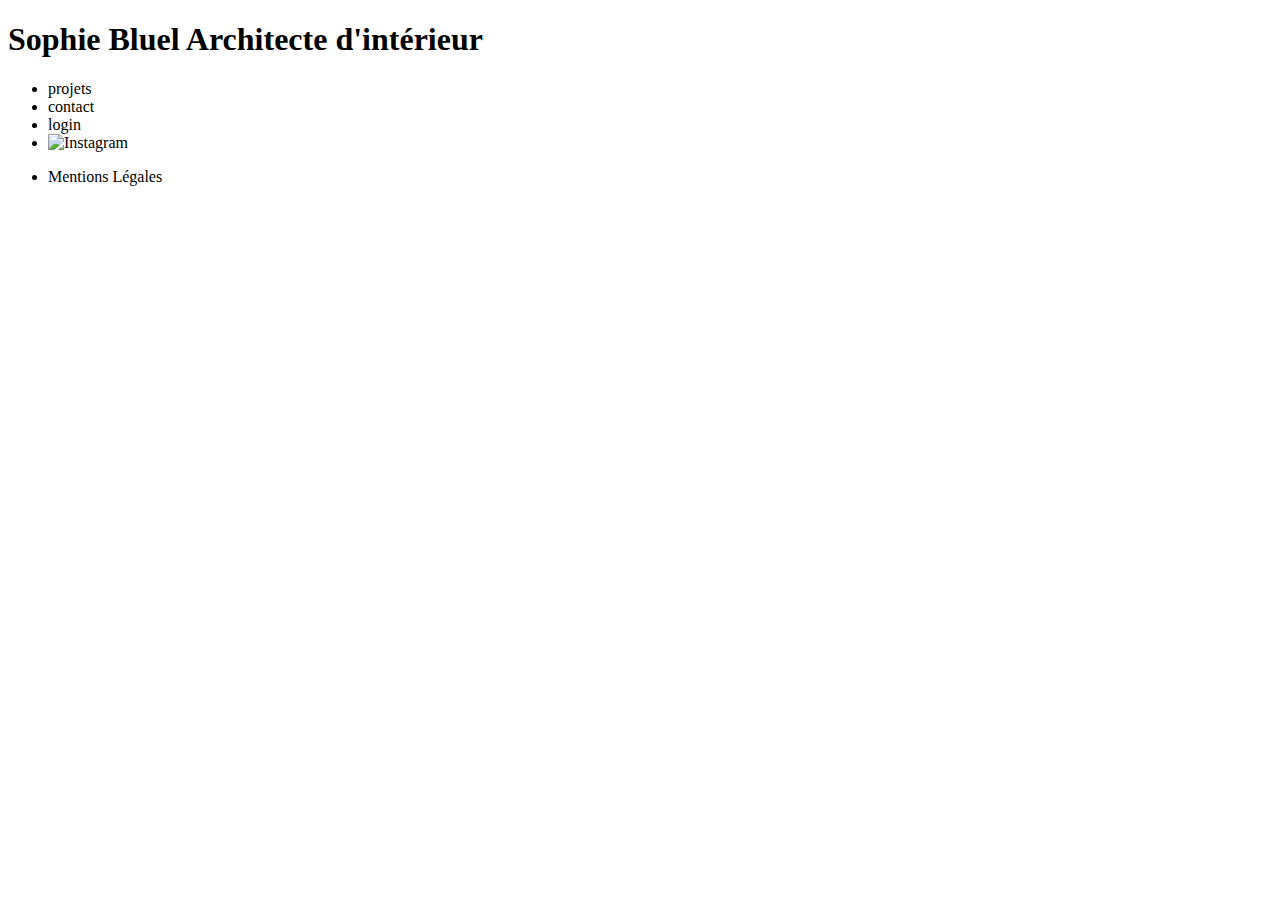
==== FrontEnd/Login.html @ abe5de42 "debut JS" ====
<!DOCTYPE html>
<html lang="fr">
<head>
	<meta charset="UTF-8">
	<title>Sophie Bluel - Architecte d'intérieur</title>
	<meta name="viewport" content="width=device-width, initial-scale=1.0">
	<link rel="preconnect" href="https://fonts.googleapis.com">
	<link rel="preconnect" href="https://fonts.gstatic.com" crossorigin>
	<link href="https://fonts.googleapis.com/css2?family=Syne:wght@700;800&family=Work+Sans&display=swap" rel="stylesheet">
	<meta name="description" content="">
	<link rel="stylesheet" href="./assets/main.scss">
</head>
<body>
    <header>
        <h1>Sophie Bluel <span>Architecte d'intérieur</span></h1>
        <nav>
            <ul>
                <li>projets</li>
                <li>contact</li>
                <li>login</li>
                <li><img src="./assets/icons/instagram.png" alt="Instagram"></li>
            </ul>
        </nav>
    </header>

    <main>
    </main>

    <footer>
        <nav>
            <ul>
                <li>Mentions Légales</li>
            </ul>
        </nav>
    </footer>
    </body>
    </html>
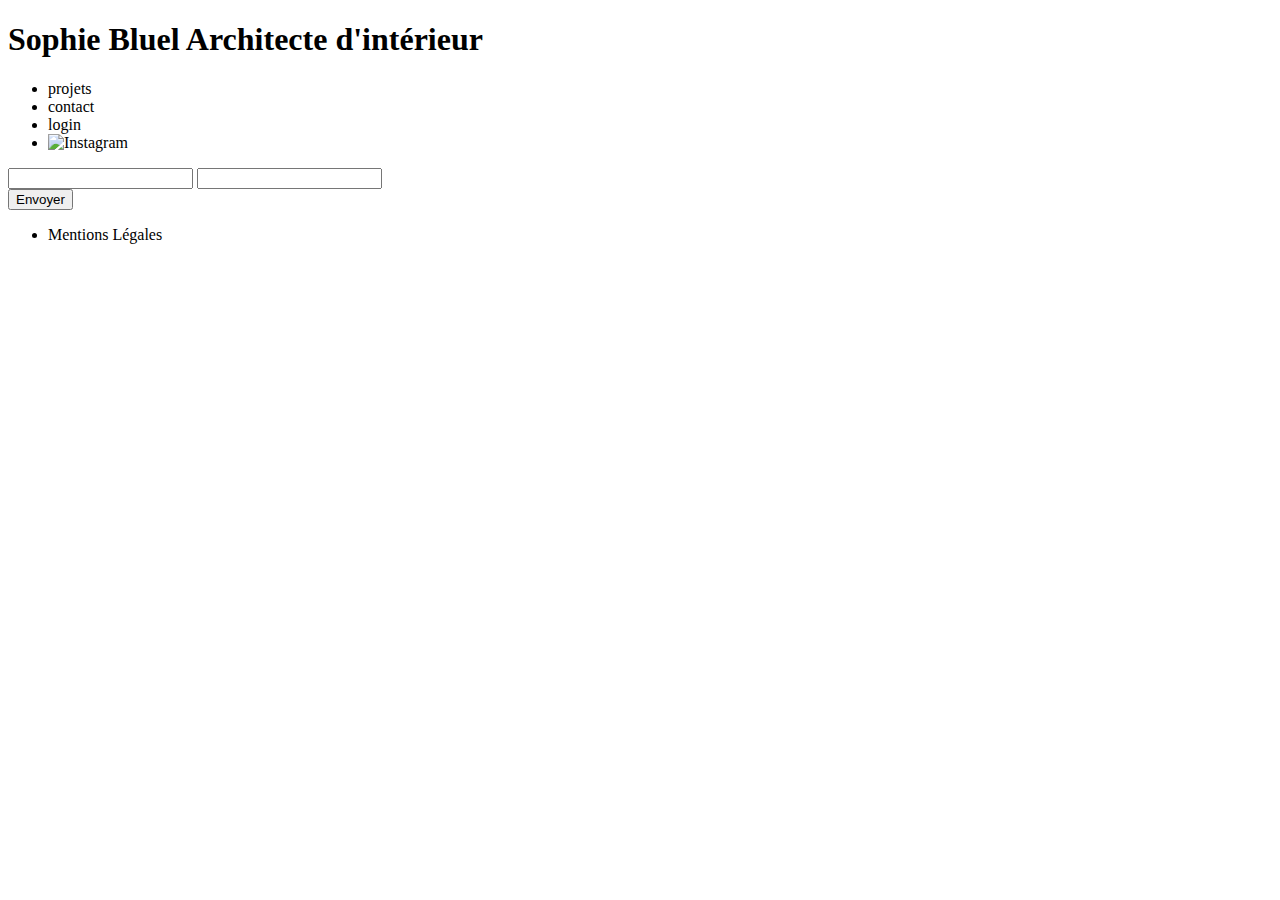
==== commit f657fabf: "travail sur le login" ====
--- a/FrontEnd/Login.html
+++ b/FrontEnd/Login.html
@@ -8,7 +8,7 @@
 	<link rel="preconnect" href="https://fonts.gstatic.com" crossorigin>
 	<link href="https://fonts.googleapis.com/css2?family=Syne:wght@700;800&family=Work+Sans&display=swap" rel="stylesheet">
 	<meta name="description" content="">
-	<link rel="stylesheet" href="./assets/main.scss">
+	<!-- <link rel="stylesheet" href="./assets/main.scss"> -->
 </head>
 <body>
     <header>
@@ -24,6 +24,12 @@
     </header>
 
     <main>
+        <form>
+            <input type="text" name="mail" id="mailLogin">
+            <input type="password" name="password" id="PWD">
+            
+        </form>
+        <button onclick="login()">Envoyer</button>
     </main>
 
     <footer>
@@ -33,6 +39,8 @@
             </ul>
         </nav>
     </footer>
+
+    <script src="login.js"></script>
     </body>
     </html>
     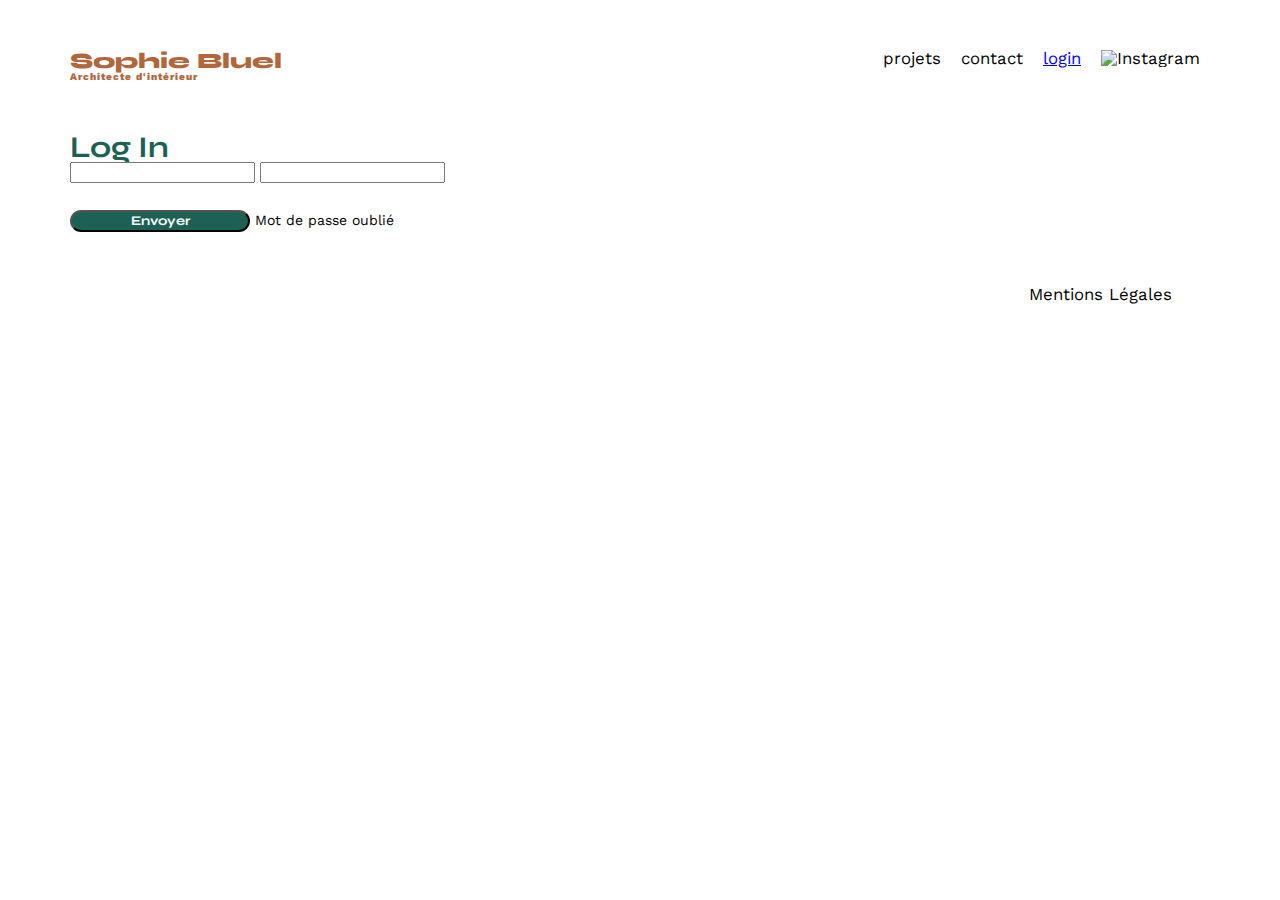
==== commit 4ceaacc2: "CSS + page login en cours" ====
--- a/FrontEnd/Login.html
+++ b/FrontEnd/Login.html
@@ -8,7 +8,7 @@
 	<link rel="preconnect" href="https://fonts.gstatic.com" crossorigin>
 	<link href="https://fonts.googleapis.com/css2?family=Syne:wght@700;800&family=Work+Sans&display=swap" rel="stylesheet">
 	<meta name="description" content="">
-	<!-- <link rel="stylesheet" href="./assets/main.scss"> -->
+	<link rel="stylesheet"  href="./assets/SASS/main.css">
 </head>
 <body>
     <header>
@@ -17,19 +17,21 @@
             <ul>
                 <li>projets</li>
                 <li>contact</li>
-                <li>login</li>
+                <li><a href="./Login.html">login</a></li>
                 <li><img src="./assets/icons/instagram.png" alt="Instagram"></li>
             </ul>
         </nav>
     </header>
 
     <main>
-        <form>
+        <h2>Log In</h2>
+        <form id="LogForm">
             <input type="text" name="mail" id="mailLogin">
             <input type="password" name="password" id="PWD">
-            
         </form>
+        
         <button onclick="login()">Envoyer</button>
+        <span>Mot de passe oublié</span>
     </main>
 
     <footer>
--- a/FrontEnd/assets/SASS/main.css
+++ b/FrontEnd/assets/SASS/main.css
@@ -0,0 +1,216 @@
+/* http://meyerweb.com/eric/tools/css/reset/
+   v2.0 | 20110126
+   License: none (public domain)
+*/
+html, body, div, span, applet, object, iframe,
+h1, h2, h3, h4, h5, h6, p, blockquote, pre,
+a, abbr, acronym, address, big, cite, code,
+del, dfn, em, img, ins, kbd, q, s, samp,
+small, strike, strong, sub, sup, tt, var,
+b, u, i, center,
+dl, dt, dd, ol, ul, li,
+fieldset, form, label, legend,
+table, caption, tbody, tfoot, thead, tr, th, td,
+article, aside, canvas, details, embed,
+figure, figcaption, footer, header, hgroup,
+menu, nav, output, ruby, section, summary,
+time, mark, audio, video {
+  margin: 0;
+  padding: 0;
+  border: 0;
+  font-size: 100%;
+  font: inherit;
+  vertical-align: baseline;
+}
+
+/* HTML5 display-role reset for older browsers */
+article, aside, details, figcaption, figure,
+footer, header, hgroup, menu, nav, section {
+  display: block;
+}
+
+body {
+  line-height: 1;
+}
+
+ol, ul {
+  list-style: none;
+}
+
+blockquote, q {
+  quotes: none;
+}
+
+blockquote:before, blockquote:after,
+q:before, q:after {
+  content: '';
+  content: none;
+}
+
+table {
+  border-collapse: collapse;
+  border-spacing: 0;
+}
+
+/** end reset css**/
+h1 {
+  display: flex;
+  flex-direction: column;
+  font-family: 'Syne';
+  font-size: 22px;
+  font-weight: 800;
+  color: #B1663C;
+}
+
+h1 > span {
+  font-family: 'Work Sans';
+  font-size: 10px;
+  letter-spacing: 0.1em;
+}
+
+h2 {
+  font-family: 'Syne';
+  font-weight: 700;
+  font-size: 30px;
+  color: #1D6154;
+}
+
+header {
+  display: flex;
+  justify-content: space-between;
+  margin: 50px 0;
+}
+
+nav ul {
+  display: flex;
+  align-items: center;
+  list-style-type: none;
+}
+
+nav li {
+  padding: 0 10px;
+  font-size: 1.2em;
+}
+
+li:hover {
+  color: #B1663C;
+}
+
+#contact {
+  width: 50%;
+  margin: auto;
+}
+
+#contact > * {
+  text-align: center;
+}
+
+#contact h2 {
+  margin-bottom: 20px;
+}
+
+#contact form {
+  text-align: left;
+  margin-top: 30px;
+  display: flex;
+  flex-direction: column;
+}
+
+#contact input {
+  height: 50px;
+  font-size: 1.2em;
+  border: none;
+  box-shadow: 0px 4px 14px rgba(0, 0, 0, 0.09);
+}
+
+#contact label {
+  margin: 2em 0 1em 0;
+}
+
+#contact textarea {
+  border: none;
+  box-shadow: 0px 4px 14px rgba(0, 0, 0, 0.09);
+}
+
+input[type="submit"] {
+  font-family: 'Syne';
+  font-weight: 700;
+  color: white;
+  background-color: #1D6154;
+  margin: 2em auto;
+  width: 180px;
+  text-align: center;
+  border-radius: 60px;
+}
+
+footer nav ul {
+  display: flex;
+  justify-content: flex-end;
+  margin: 2em;
+}
+
+#introduction {
+  display: flex;
+  align-items: center;
+}
+
+#introduction figure {
+  flex: 1;
+}
+
+#introduction img {
+  display: block;
+  margin: auto;
+  width: 80%;
+}
+
+#introduction article {
+  flex: 1;
+}
+
+#introduction h2 {
+  margin-bottom: 1em;
+}
+
+#introduction p {
+  margin-bottom: 0.5em;
+}
+
+#portfolio h2 {
+  text-align: center;
+  margin-bottom: 1em;
+}
+
+.gallery {
+  width: 100%;
+  display: grid;
+  grid-template-columns: 1fr 1fr 1fr;
+  grid-column-gap: 20px;
+  grid-row-gap: 20px;
+}
+
+.gallery img {
+  width: 100%;
+}
+
+button {
+  font-family: 'Syne';
+  font-weight: 700;
+  color: white;
+  background-color: #1D6154;
+  margin: 2em auto;
+  width: 180px;
+  text-align: center;
+  border-radius: 60px;
+}
+
+body {
+  max-width: 1140px;
+  margin: auto;
+  font-family: 'Work Sans';
+  font-size: 14px;
+}
+
+section {
+  margin: 50px 0;
+}
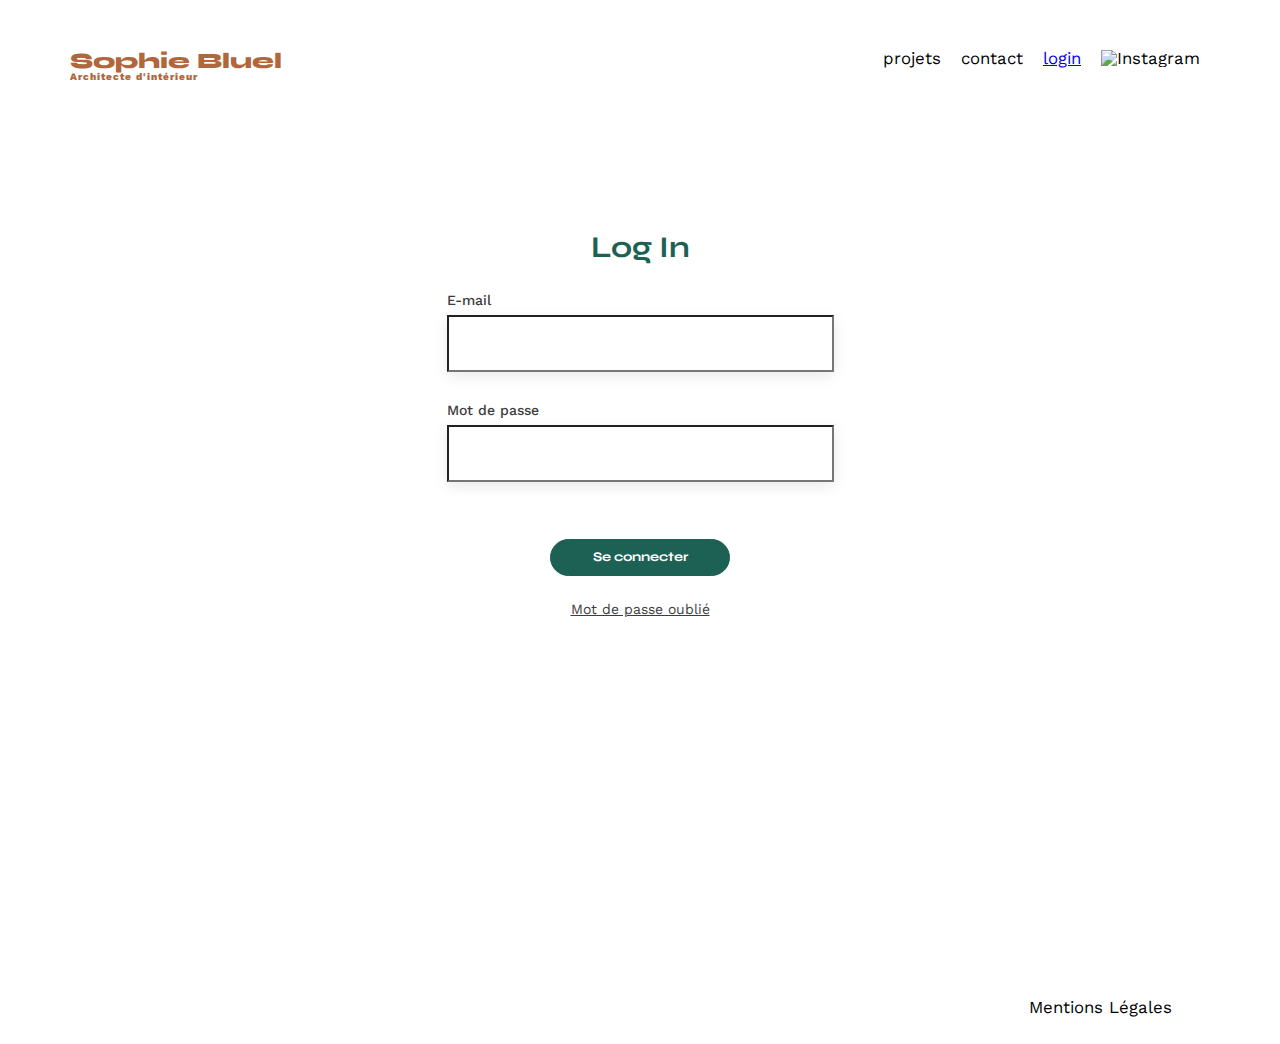
==== commit f2b20334: "login fonctionne" ====
--- a/FrontEnd/Login.html
+++ b/FrontEnd/Login.html
@@ -26,12 +26,20 @@
     <main>
         <h2>Log In</h2>
         <form id="LogForm">
-            <input type="text" name="mail" id="mailLogin">
-            <input type="password" name="password" id="PWD">
+            <div>
+                <Label>E-mail</Label>
+                <input type="text" name="mail" id="mailLogin">
+            </div>
+            <div>
+                <Label>Mot de passe</Label>
+                <input type="password" name="password" id="PWD">
+            </div>  
         </form>
         
-        <button onclick="login()">Envoyer</button>
-        <span>Mot de passe oublié</span>
+        <!-- <button onclick="login()">Envoyer</button> -->
+        <input class="bouton" type="submit" value="Se connecter" onclick="login()">
+        <!-- <span >Mot de passe oublié</span> -->
+        <a href="#">Mot de passe oublié</a>
     </main>
 
     <footer>
--- a/FrontEnd/assets/SASS/main.css
+++ b/FrontEnd/assets/SASS/main.css
@@ -75,6 +75,11 @@
   color: #1D6154;
 }
 
+body {
+  font-family: 'Work Sans';
+  font-size: 14px;
+}
+
 header {
   display: flex;
   justify-content: space-between;
@@ -130,6 +135,34 @@
 #contact textarea {
   border: none;
   box-shadow: 0px 4px 14px rgba(0, 0, 0, 0.09);
+}
+
+#LogForm {
+  display: flex;
+  flex-direction: column;
+  gap: 30px;
+  margin: 30px 0px;
+}
+
+#LogForm div {
+  display: flex;
+  flex-direction: column;
+  gap: 7px;
+}
+
+#LogForm label {
+  color: #3D3D3D;
+  font-family: "Work Sans";
+  font-size: 14px;
+  font-style: normal;
+  font-weight: 500;
+  line-height: normal;
+}
+
+footer nav ul {
+  display: flex;
+  justify-content: flex-end;
+  margin: 2em;
 }
 
 input[type="submit"] {
@@ -143,10 +176,20 @@
   border-radius: 60px;
 }
 
-footer nav ul {
-  display: flex;
-  justify-content: flex-end;
-  margin: 2em;
+#LogForm input {
+  width: 379px;
+  height: 51px;
+  flex-shrink: 0;
+  background: #FFF;
+  box-shadow: 0px 4px 14px 0px rgba(0, 0, 0, 0.09);
+}
+
+.bouton {
+  height: 37px;
+  width: 198px;
+  flex-shrink: 0;
+  border-radius: 60px;
+  border: 1px solid #1D6154;
 }
 
 #introduction {
@@ -193,22 +236,59 @@
   width: 100%;
 }
 
-button {
-  font-family: 'Syne';
-  font-weight: 700;
-  color: white;
-  background-color: #1D6154;
-  margin: 2em auto;
-  width: 180px;
-  text-align: center;
-  border-radius: 60px;
+.Filtres {
+  display: flex;
+  justify-content: center;
+  align-items: center;
+  align-content: center;
+}
+
+.Filtres ul {
+  display: flex;
+  flex-direction: row;
+  gap: 10px;
+  margin-bottom: 30px;
+}
+
+.Filtres ul li {
+  display: flex;
+  justify-content: center;
+  align-items: center;
+  align-content: center;
+  font-size: 16px;
+  color: #1D6154;
+  text-align: center;
+  font-family: Syne;
+}
+
+.Filtres ul li:active {
+  color: #FFFEF8;
+  background: #1D6154;
+}
+
+main {
+  display: flex;
+  flex-direction: column;
+  justify-content: center;
+  align-items: center;
+  align-content: center;
+}
+
+main h2 {
+  margin-top: 100px;
+}
+
+main a {
+  margin-bottom: 355px;
+  color: #3D3D3D;
+  font-family: "Work Sans";
+  font-size: 14px;
+  text-decoration-line: underline;
 }
 
 body {
   max-width: 1140px;
   margin: auto;
-  font-family: 'Work Sans';
-  font-size: 14px;
 }
 
 section {
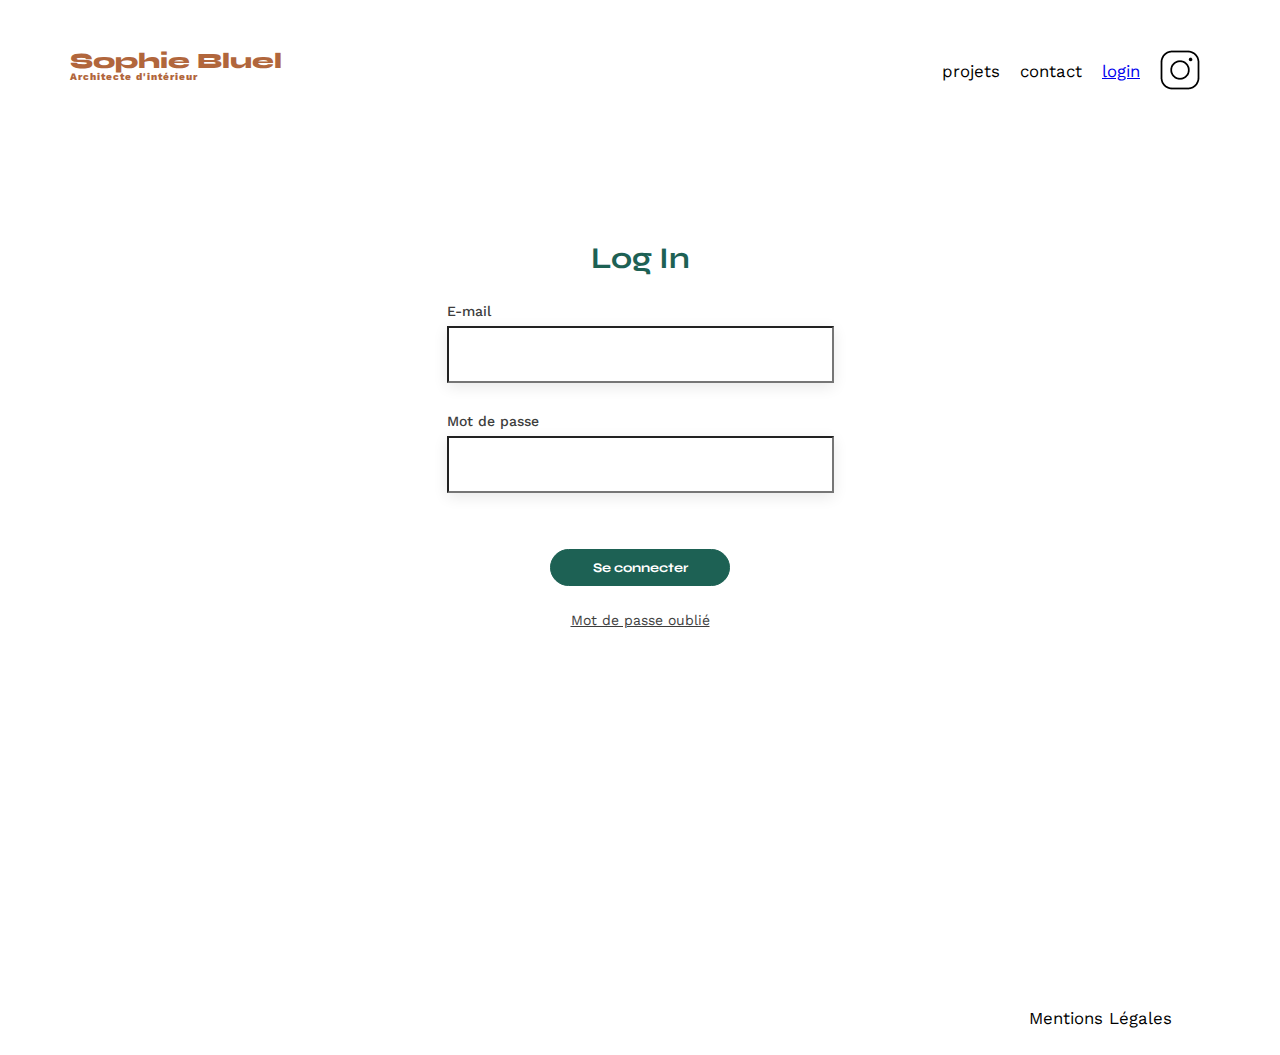
==== commit e1df1ba3: "Add files via upload" ====
--- a/FrontEnd/Login.html
+++ b/FrontEnd/Login.html
@@ -1,56 +1,56 @@
-<!DOCTYPE html>
-<html lang="fr">
-<head>
-	<meta charset="UTF-8">
-	<title>Sophie Bluel - Architecte d'intérieur</title>
-	<meta name="viewport" content="width=device-width, initial-scale=1.0">
-	<link rel="preconnect" href="https://fonts.googleapis.com">
-	<link rel="preconnect" href="https://fonts.gstatic.com" crossorigin>
-	<link href="https://fonts.googleapis.com/css2?family=Syne:wght@700;800&family=Work+Sans&display=swap" rel="stylesheet">
-	<meta name="description" content="">
-	<link rel="stylesheet"  href="./assets/SASS/main.css">
-</head>
-<body>
-    <header>
-        <h1>Sophie Bluel <span>Architecte d'intérieur</span></h1>
-        <nav>
-            <ul>
-                <li>projets</li>
-                <li>contact</li>
-                <li><a href="./Login.html">login</a></li>
-                <li><img src="./assets/icons/instagram.png" alt="Instagram"></li>
-            </ul>
-        </nav>
-    </header>
-
-    <main>
-        <h2>Log In</h2>
-        <form id="LogForm">
-            <div>
-                <Label>E-mail</Label>
-                <input type="text" name="mail" id="mailLogin">
-            </div>
-            <div>
-                <Label>Mot de passe</Label>
-                <input type="password" name="password" id="PWD">
-            </div>  
-        </form>
-        
-        <!-- <button onclick="login()">Envoyer</button> -->
-        <input class="bouton" type="submit" value="Se connecter" onclick="login()">
-        <!-- <span >Mot de passe oublié</span> -->
-        <a href="#">Mot de passe oublié</a>
-    </main>
-
-    <footer>
-        <nav>
-            <ul>
-                <li>Mentions Légales</li>
-            </ul>
-        </nav>
-    </footer>
-
-    <script src="login.js"></script>
-    </body>
-    </html>
+<!DOCTYPE html>
+<html lang="fr">
+<head>
+	<meta charset="UTF-8">
+	<title>Sophie Bluel - Architecte d'intérieur</title>
+	<meta name="viewport" content="width=device-width, initial-scale=1.0">
+	<link rel="preconnect" href="https://fonts.googleapis.com">
+	<link rel="preconnect" href="https://fonts.gstatic.com" crossorigin>
+	<link href="https://fonts.googleapis.com/css2?family=Syne:wght@700;800&family=Work+Sans&display=swap" rel="stylesheet">
+	<meta name="description" content="">
+	<link rel="stylesheet"  href="./assets/SASS/main.css">
+</head>
+
+<body>
+    <header>
+        <h1>Sophie Bluel <span>Architecte d'intérieur</span></h1>
+        <nav>
+            <ul>
+                <li>projets</li>
+                <li>contact</li>
+                <li><a href="./Login.html">login</a></li>
+                <li><img src="./assets/icons/instagram.png" alt="Instagram"></li>
+            </ul>
+        </nav>
+    </header>
+
+    <main>
+        <h2>Log In</h2>
+        <form id="LogForm">
+            <div id="Identifiant">
+                <Label>E-mail</Label>
+                <input type="text" name="mail" id="mailLogin">
+            </div>
+            <div id="Motdepasse">
+                <Label>Mot de passe</Label>
+                <input type="password" name="password" id="PWD">
+            </div>  
+        </form>
+        
+
+        <input class="bouton" type="submit" value="Se connecter" onclick="login()">
+        <a href="#">Mot de passe oublié</a>
+    </main>
+
+    <footer>
+        <nav>
+            <ul>
+                <li>Mentions Légales</li>
+            </ul>
+        </nav>
+    </footer>
+
+    <script src="login.js"></script>
+</body>
+</html>
     --- a/FrontEnd/assets/SASS/main.css
+++ b/FrontEnd/assets/SASS/main.css
@@ -1,6 +1,6 @@
-/* http://meyerweb.com/eric/tools/css/reset/
-   v2.0 | 20110126
-   License: none (public domain)
+/* http://meyerweb.com/eric/tools/css/reset/
+   v2.0 | 20110126
+   License: none (public domain)
 */
 html, body, div, span, applet, object, iframe,
 h1, h2, h3, h4, h5, h6, p, blockquote, pre,
@@ -80,6 +80,11 @@
   font-size: 14px;
 }
 
+.MessageErreur {
+  color: red;
+  text-align: center;
+}
+
 header {
   display: flex;
   justify-content: space-between;
@@ -159,6 +164,60 @@
   line-height: normal;
 }
 
+#AjoutForm {
+  display: flex;
+  flex-direction: column;
+  gap: 30px;
+  margin-top: 30px;
+}
+
+#AjoutForm div {
+  display: flex;
+  flex-direction: column;
+  gap: 7px;
+}
+
+#AjoutForm label {
+  color: #3d3d3d;
+  font-family: "Work Sans";
+  font-size: 14px;
+  font-style: normal;
+  font-weight: 500;
+  line-height: normal;
+}
+
+#AjoutForm input, #AjoutForm select {
+  border-style: none;
+  width: 420px;
+  height: 51px;
+  background: white;
+  box-shadow: 0px 4px 14px 0px rgba(0, 0, 0, 0.09);
+  font-family: "Work Sans";
+  font-size: 14px;
+  font-style: normal;
+  font-weight: 400;
+}
+
+#AjoutForm #InputAjouter {
+  display: flex;
+  justify-content: center;
+  align-items: center;
+  width: 237px;
+  height: 36px;
+  border-radius: 60px;
+  text-align: center;
+  margin: 0px 91px;
+  font-family: 'Syne';
+  font-weight: 700;
+  color: white;
+  background-color: #a7a7a7;
+}
+
+#AjoutForm #output {
+  display: flex;
+  justify-content: center;
+}
+
 footer nav ul {
   display: flex;
   justify-content: flex-end;
@@ -192,6 +251,39 @@
   border: 1px solid #1D6154;
 }
 
+.modalebtn {
+  display: flex;
+  justify-content: center;
+  align-items: center;
+  width: 237px;
+  height: 36px;
+  border-radius: 60px;
+  background-color: #1D6154;
+  margin: 2.2em auto;
+  font-family: 'Syne';
+  font-weight: 700;
+  color: white;
+  text-align: center;
+}
+
+.boutonAjouter {
+  display: flex;
+  justify-content: center;
+  align-items: center;
+  width: 173px;
+  height: 36px;
+  background-color: #cbd6dc;
+  border-radius: 50px;
+  font-family: 'Syne';
+  font-weight: 700;
+  color: #306685;
+  text-align: center;
+}
+
+.boutonAjouter input {
+  display: none;
+}
+
 #introduction {
   display: flex;
   align-items: center;
@@ -222,6 +314,61 @@
 #portfolio h2 {
   text-align: center;
   margin-bottom: 1em;
+}
+
+#portfolio {
+  position: relative;
+}
+
+.modifier {
+  display: flex;
+  flex-direction: row;
+  justify-content: center;
+  align-items: center;
+  gap: 10px;
+  position: absolute;
+  top: 110px;
+  right: 350px;
+}
+
+.modifier:hover {
+  color: #B1663C;
+}
+
+.invisible {
+  visibility: hidden;
+}
+
+.visible {
+  visibility: visible;
+}
+
+.ModeEdition {
+  display: flex;
+  flex-direction: row;
+  justify-content: center;
+  align-items: center;
+  gap: 10px;
+  height: 59px;
+  width: 100%;
+  background-color: black;
+  z-index: 100;
+}
+
+.ModeEdition p {
+  font-family: 'Work Sans';
+  font-size: 16px;
+  font-weight: 400;
+  line-height: 19px;
+  letter-spacing: 0em;
+  text-align: center;
+  color: white;
+}
+
+.ModeEdition i {
+  text-align: center;
+  color: white;
+  font-size: 16px;
 }
 
 .gallery {
@@ -261,7 +408,7 @@
   font-family: Syne;
 }
 
-.Filtres ul li:active {
+.Filtres ul .selected {
   color: #FFFEF8;
   background: #1D6154;
 }
@@ -286,6 +433,158 @@
   text-decoration-line: underline;
 }
 
+.modale {
+  position: fixed;
+  width: 100%;
+  height: 100%;
+  top: 0px;
+  background: rgba(0, 0, 0, 0.3);
+  z-index: 900;
+  display: flex;
+  justify-content: center;
+  align-items: center;
+}
+
+.modale .ModaleContainer {
+  width: 630px;
+  height: 688px;
+  position: relative;
+  border-radius: 10px;
+  padding-top: 30px;
+  background: white;
+  display: flex;
+  flex-direction: column;
+  justify-content: center;
+  align-items: center;
+  box-sizing: border-box;
+  overflow-y: auto;
+}
+
+.modale .ModaleContainer .ModaleGalerie {
+  width: 100%;
+  height: 469px;
+  box-sizing: border-box;
+  display: grid;
+  padding: 50px 100px 50px 100px;
+  grid-template-columns: 1fr 1fr 1fr 1fr 1fr;
+  grid-column-gap: 7px;
+  grid-row-gap: 30px;
+  overflow-y: auto;
+  overflow-x: hidden;
+}
+
+.modale .ModaleContainer img {
+  width: 76.86px;
+  height: auto;
+  z-index: 990;
+}
+
+.modale .ModaleContainer .FermetureModale {
+  width: 24px;
+  height: 24px;
+  font-size: 24px;
+  position: absolute;
+  top: 24px;
+  right: 24px;
+}
+
+.modale .ModaleContainer .conteneursuppression {
+  display: flex;
+  flex-direction: column;
+  position: relative;
+}
+
+.modale .ModaleContainer .conteneursuppression .Corbeille {
+  display: flex;
+  justify-content: center;
+  align-items: center;
+  width: 17px;
+  height: 17px;
+  position: absolute;
+  top: 5px;
+  right: 8px;
+  border-radius: 2px;
+  background-color: black;
+  z-index: 998;
+  border: 1px solid blue;
+}
+
+.modale .ModaleContainer .conteneursuppression .Corbeille i {
+  color: white;
+  z-index: 999;
+  font-size: 11px;
+}
+
+.modale .ModaleContainer h2 {
+  margin: 0;
+  display: flex;
+  justify-content: center;
+  font-family: Work Sans;
+  font-size: 26px;
+  font-weight: 400;
+  line-height: 30px;
+  letter-spacing: 0em;
+  text-align: center;
+  color: black;
+}
+
+.modale .ModaleContainer hr {
+  width: 420px;
+  border: 1px solid #b3b3b3;
+}
+
+.modale .ModaleContainer .ConteneurAjout {
+  display: flex;
+  flex-direction: column;
+  justify-content: center;
+  align-items: center;
+  margin-top: 35px;
+  margin-bottom: 20px;
+}
+
+.modale .ModaleContainer .ConteneurAjout .ConteneurAjoutImage {
+  display: flex;
+  flex-direction: column;
+  justify-content: center;
+  align-items: center;
+  width: 420px;
+  height: 169px;
+  background-color: #e8f1f6;
+  padding-top: 15px;
+  padding-bottom: 15px;
+  gap: 7px;
+  position: relative;
+}
+
+.modale .ModaleContainer .ConteneurAjout .ConteneurAjoutImage i {
+  font-size: 76px;
+  color: #b9c5cc;
+  margin-bottom: 5px;
+}
+
+.modale .ModaleContainer .ConteneurAjout .ConteneurAjoutImage span {
+  font-size: 12px;
+}
+
+.modale .ModaleContainer .ConteneurAjout .ConteneurAjoutImage #Preview {
+  display: none;
+  width: 129px;
+  height: 100%;
+  position: absolute;
+}
+
+.modale .ModaleContainer a {
+  position: absolute;
+  top: 24px;
+  left: 24px;
+  margin: 0;
+}
+
+.modale .ModaleContainer a i {
+  font-size: 21px;
+  color: black;
+}
+
 body {
   max-width: 1140px;
   margin: auto;
